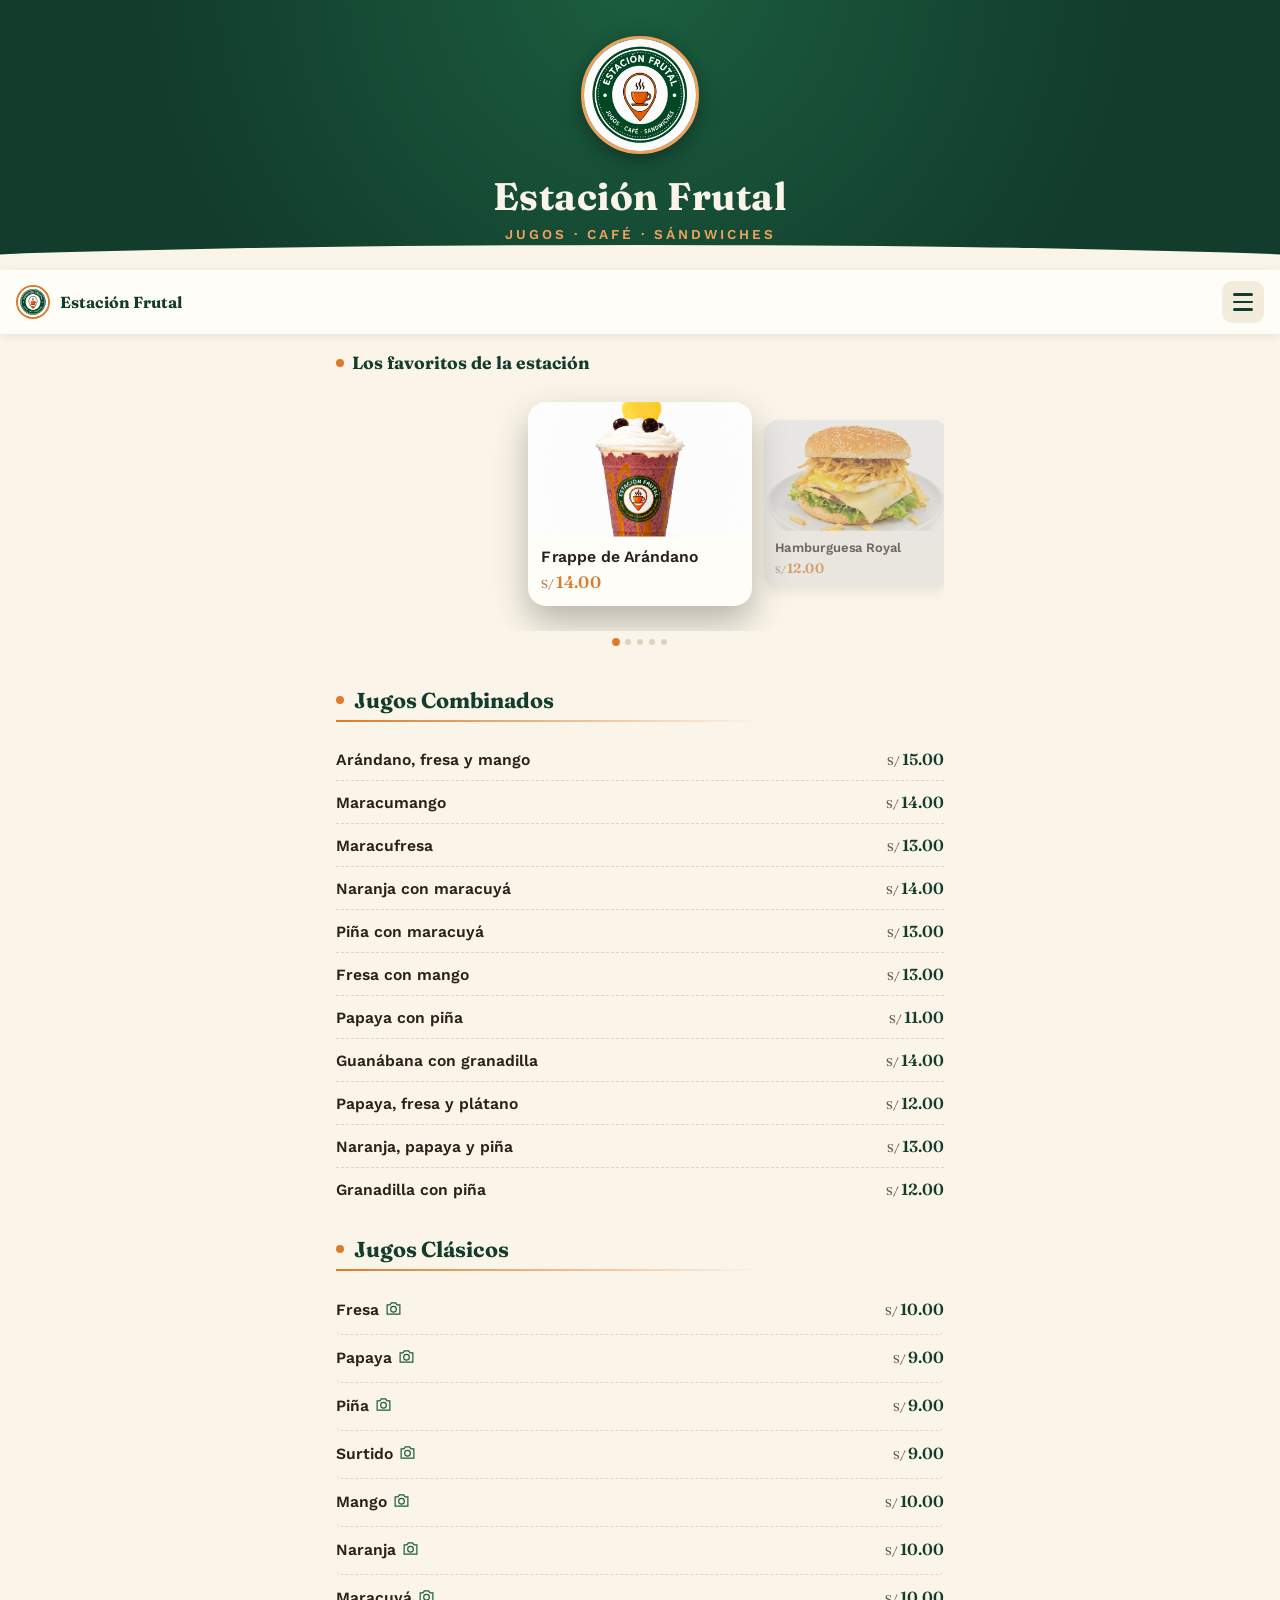
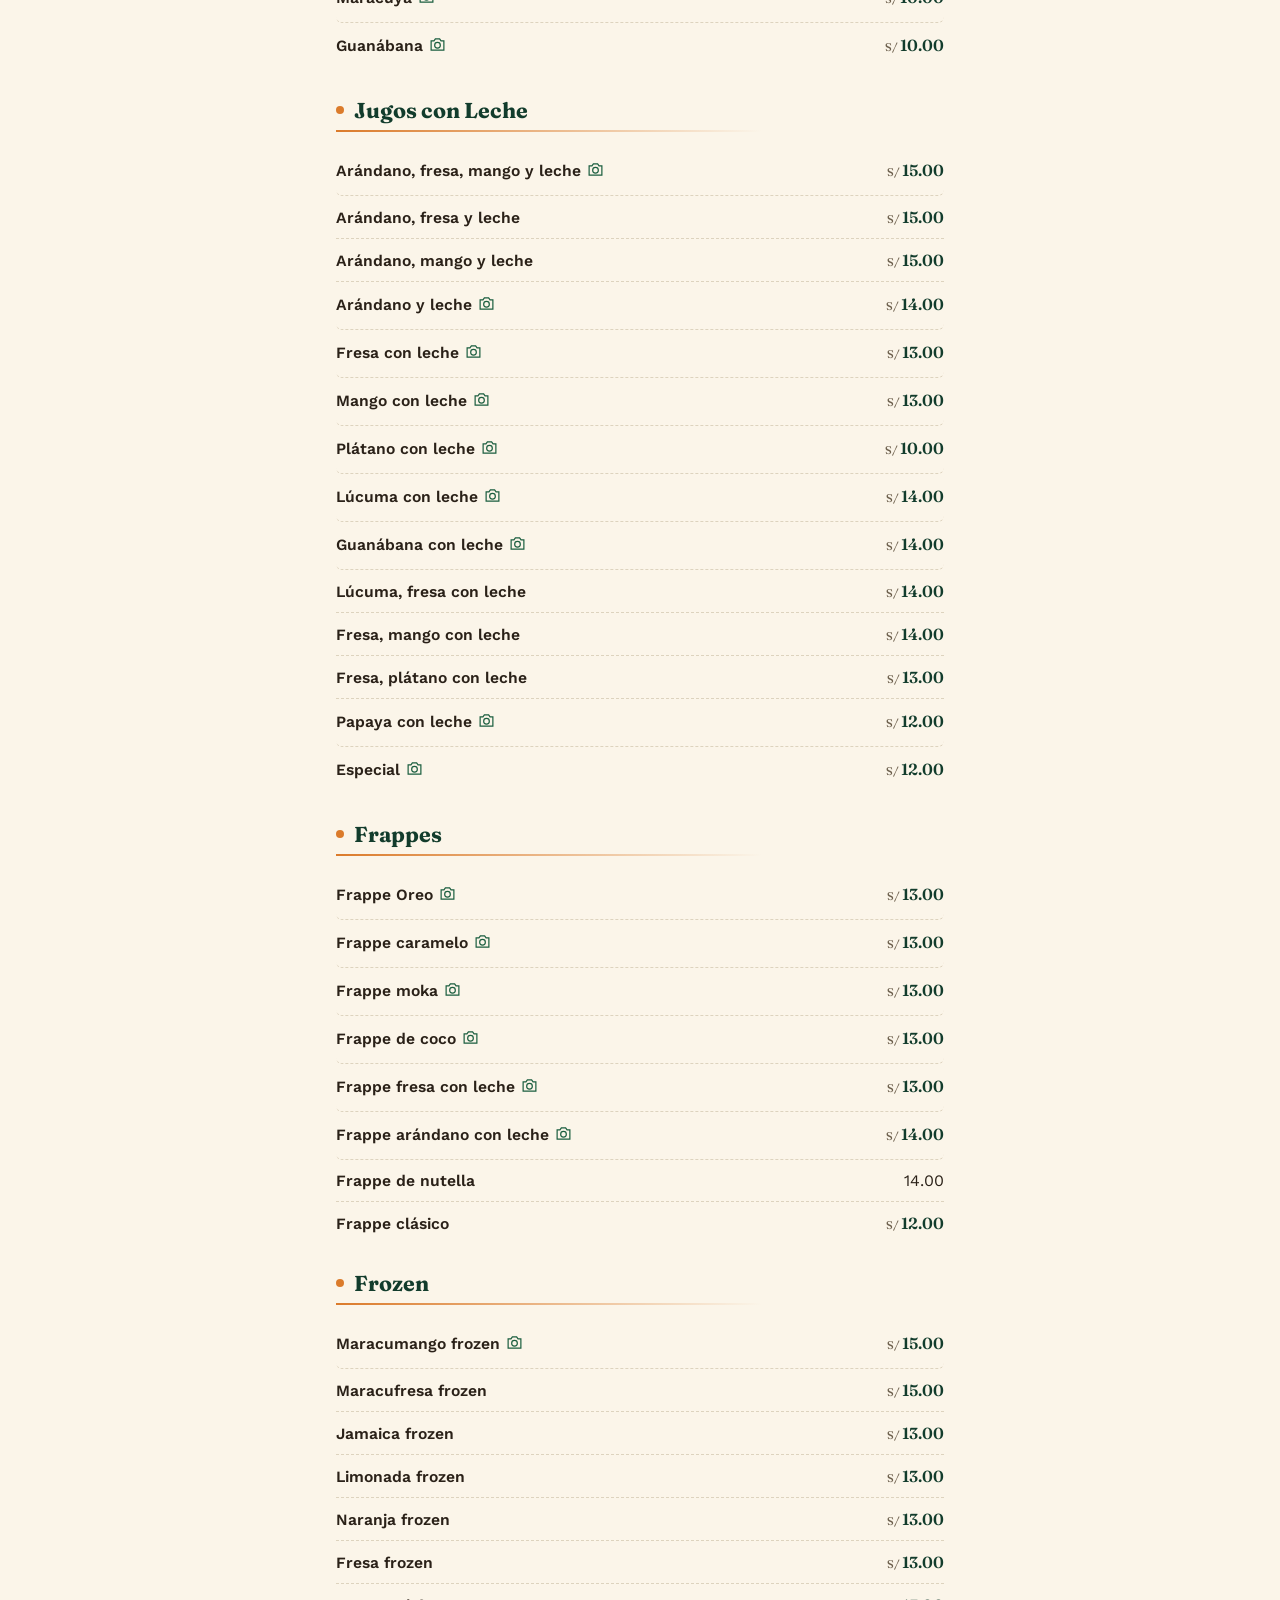
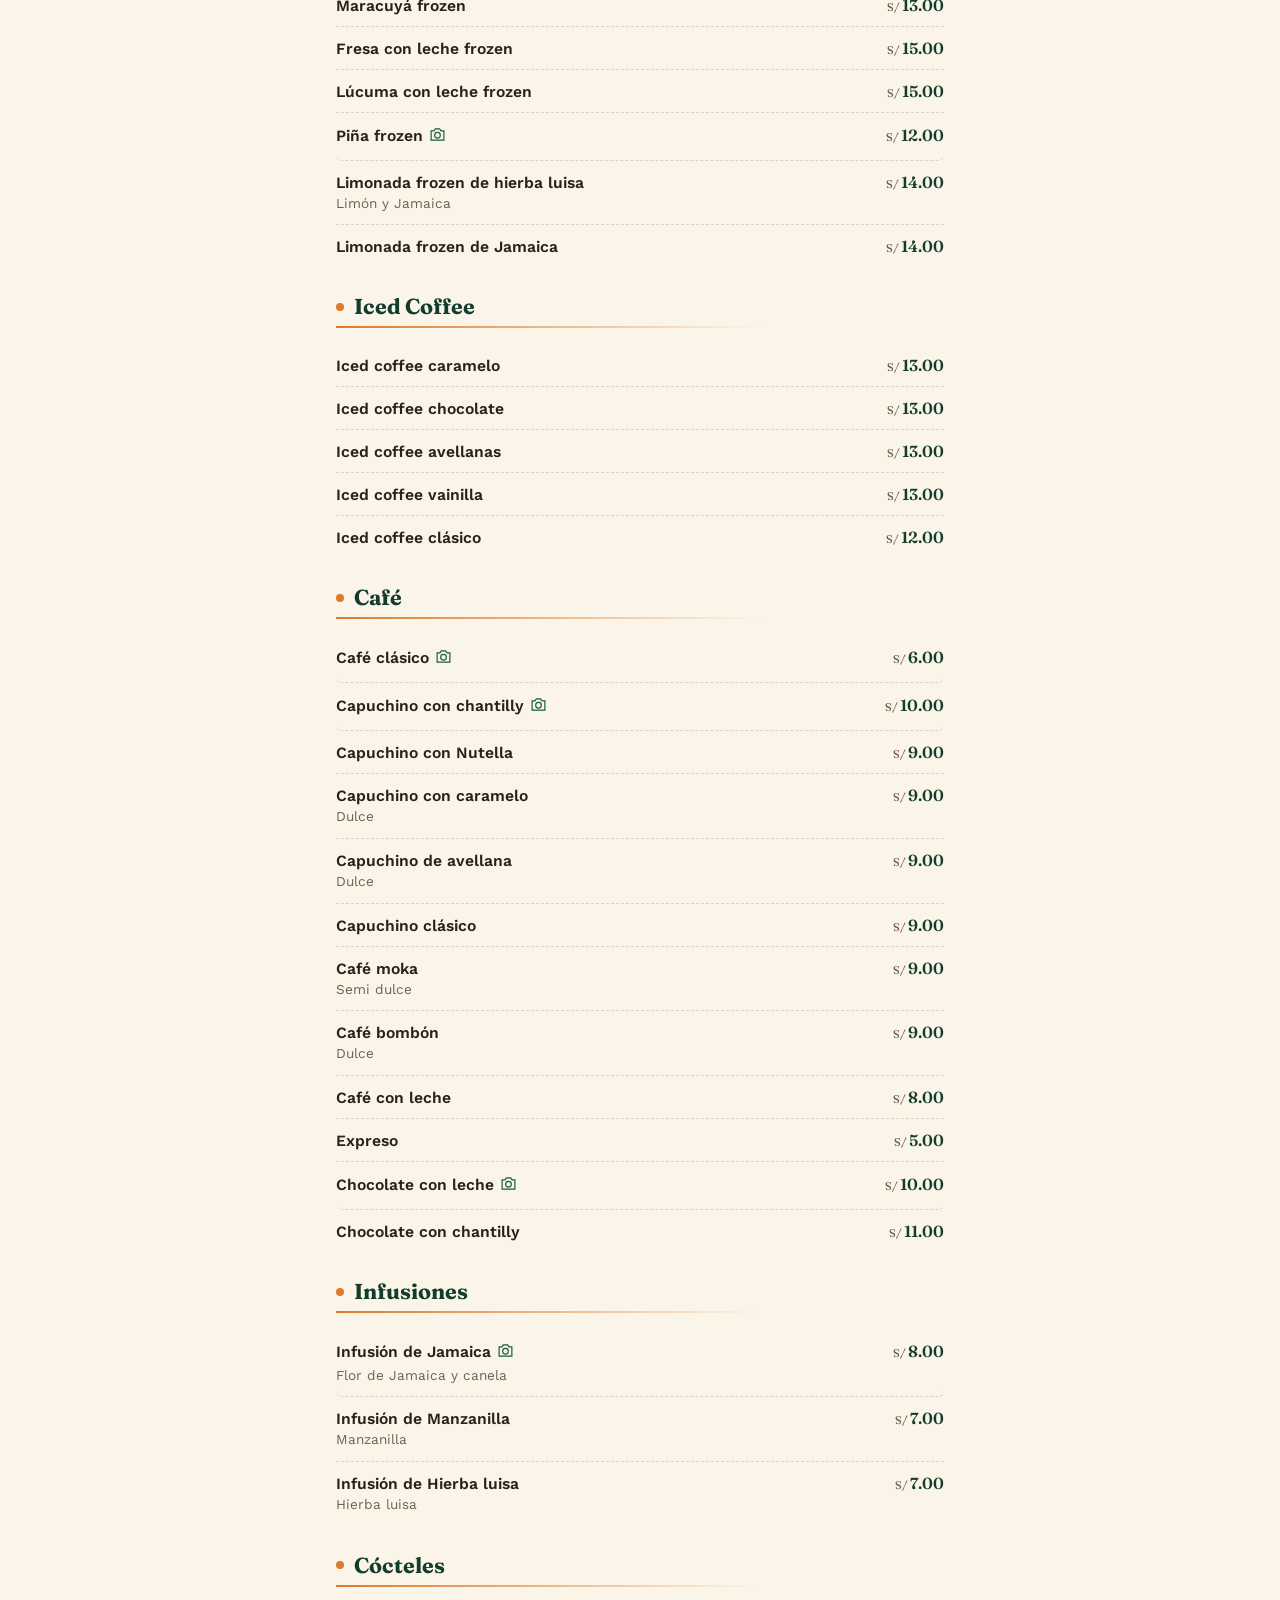
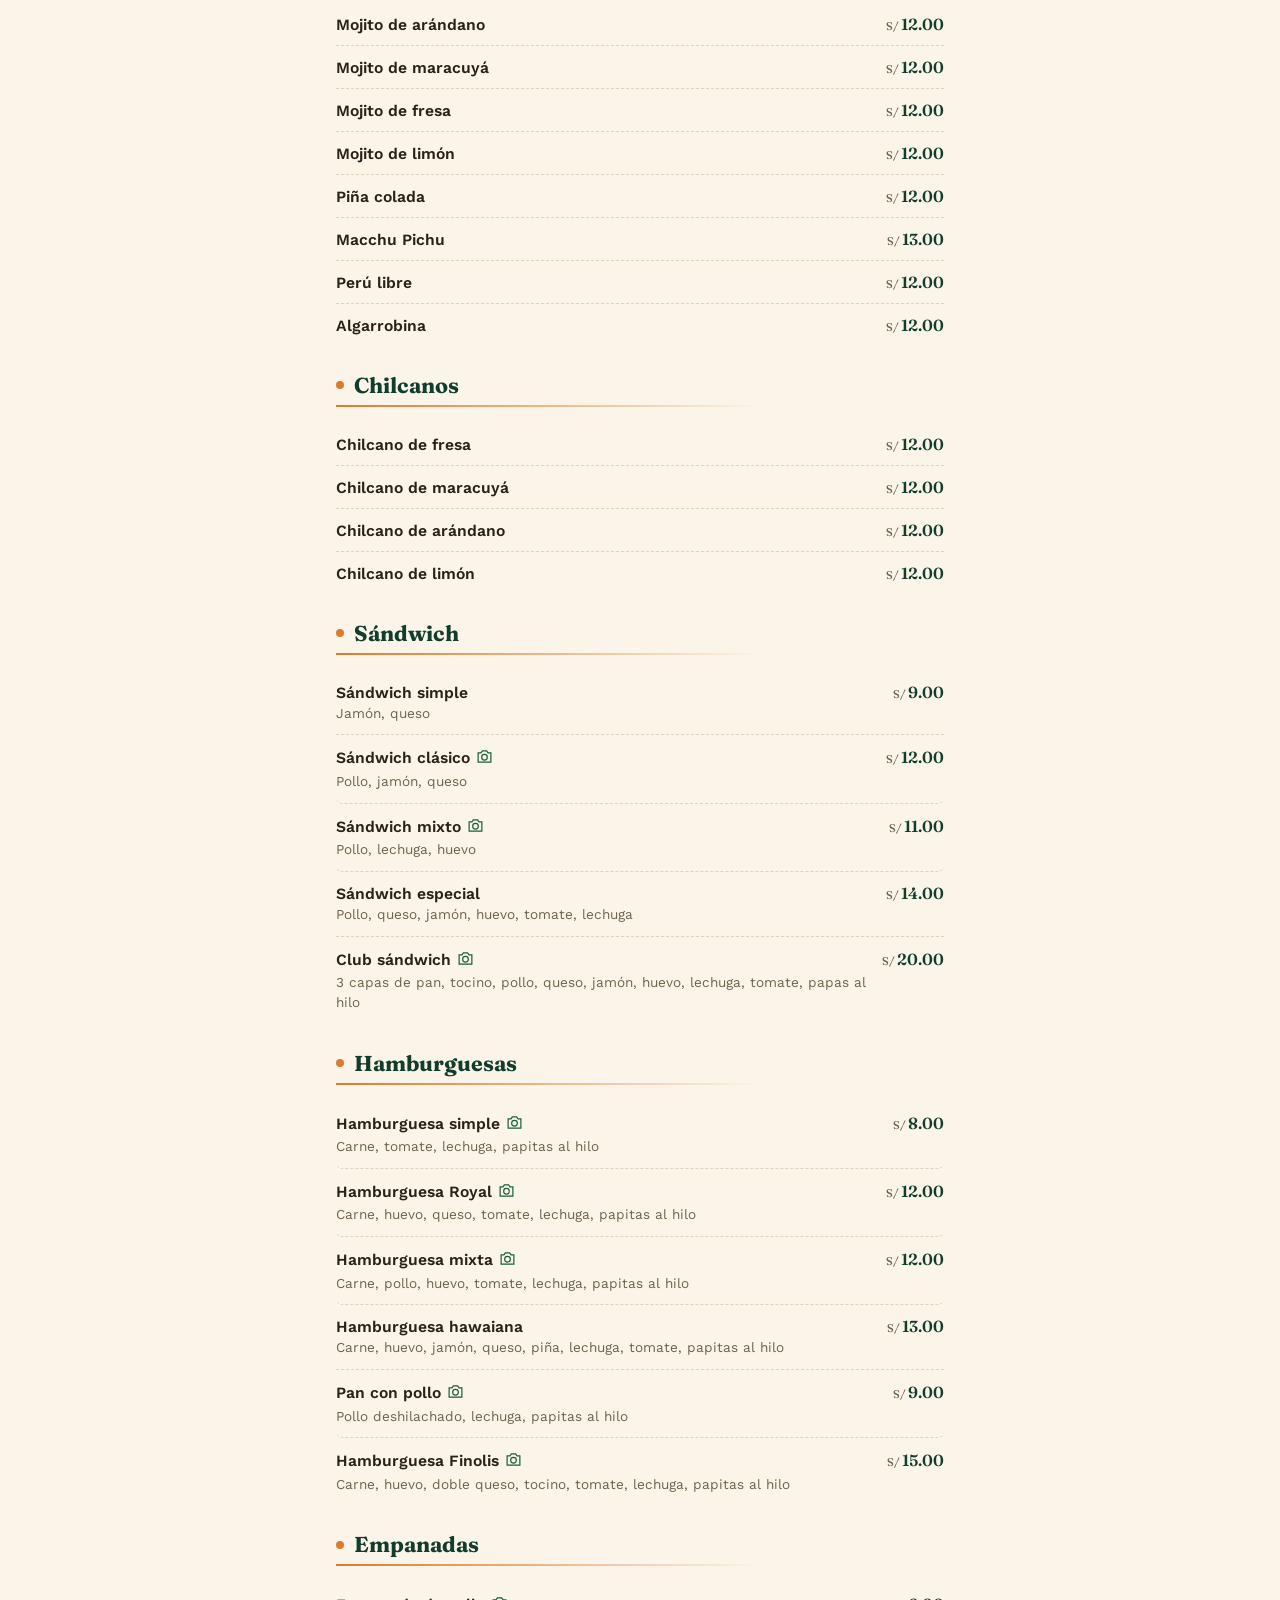
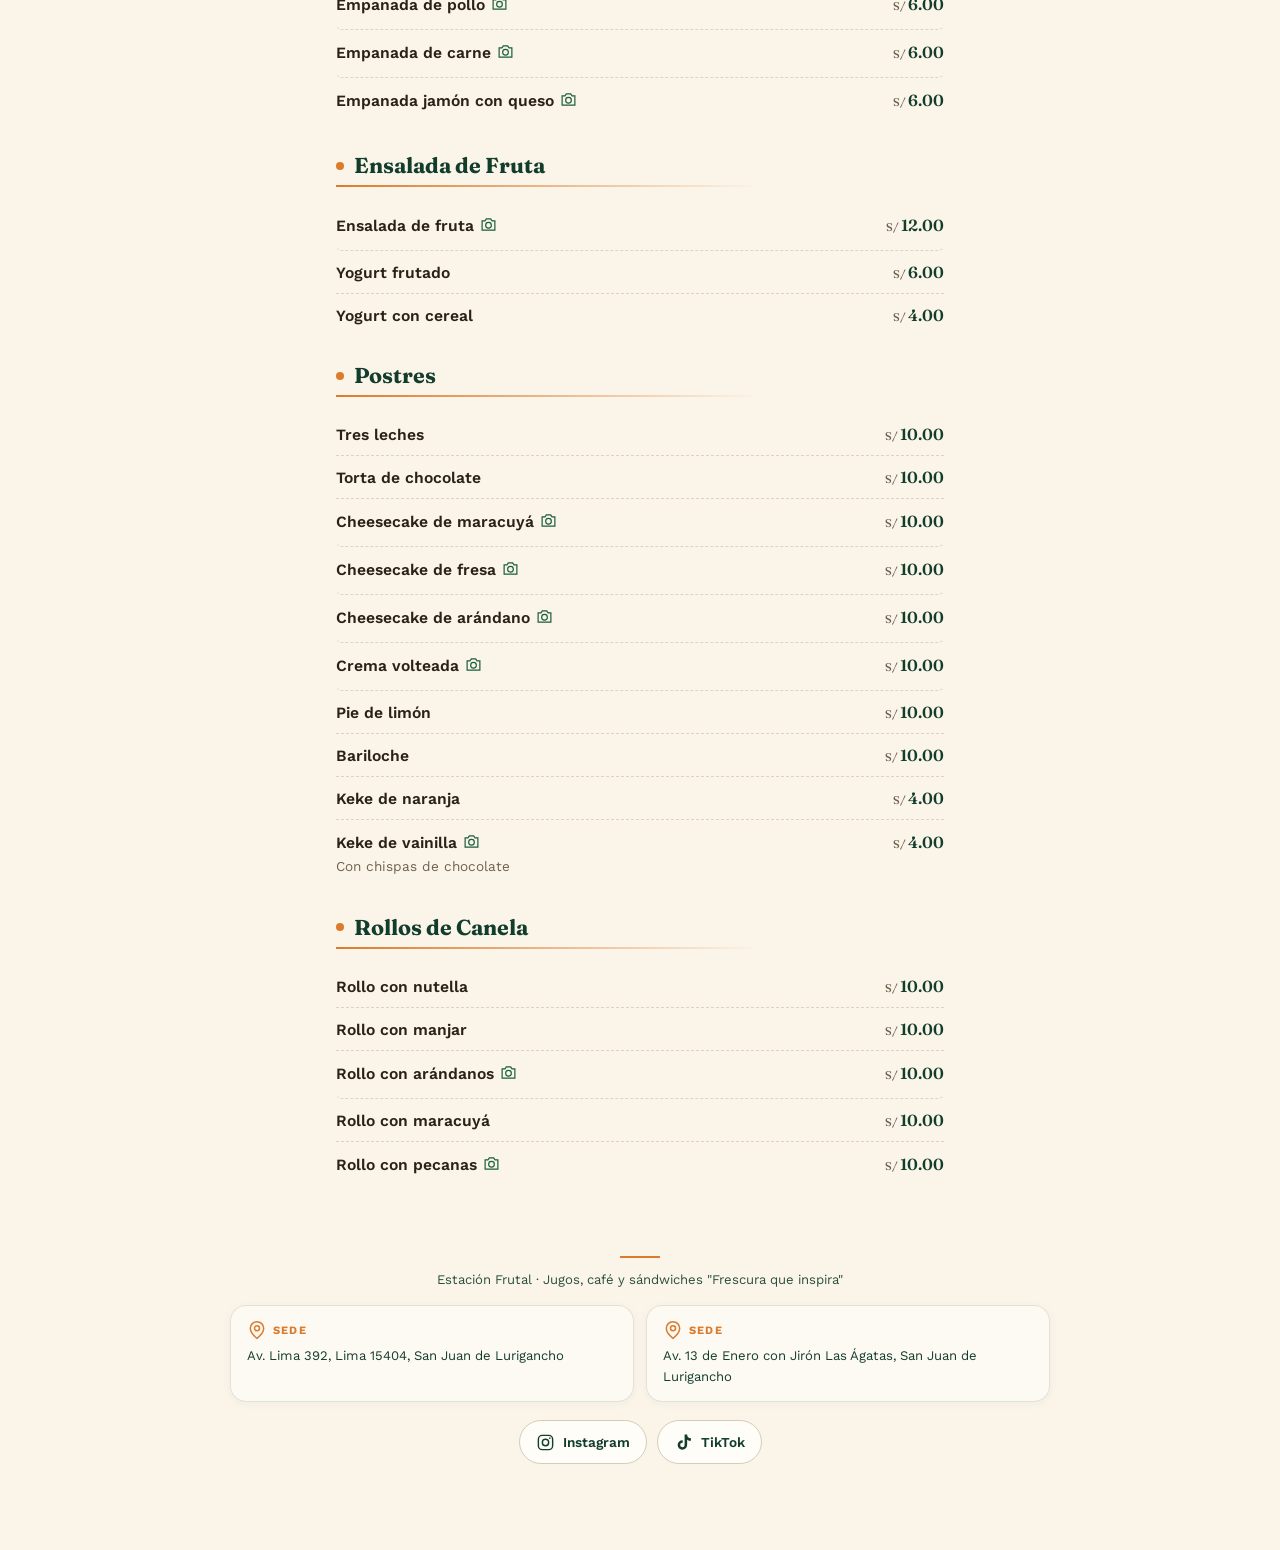
==== index.html @ efd59d27 "Initial commit" ====
<!DOCTYPE html>
<html lang="es">
<head>
<meta charset="UTF-8">
<meta name="viewport" content="width=device-width, initial-scale=1.0">
<title>Estación Frutal — Menú</title>
<link rel="preconnect" href="https://fonts.googleapis.com">
<link rel="preconnect" href="https://fonts.gstatic.com" crossorigin>
<link href="https://fonts.googleapis.com/css2?family=Fraunces:ital,opsz,wght@0,9..144,400;0,9..144,600;0,9..144,700;1,9..144,500&family=Work+Sans:wght@400;500;600;700&display=swap" rel="stylesheet">
<link rel="stylesheet" href="menu.css">
</head>
<body>

<div class="hero">
  <img src="[data-uri]" alt="Estación Frutal">
  <h1>Estación Frutal</h1>
  <p class="tag">Jugos · Café · Sándwiches</p>
</div>

<div class="topbar">
  <div class="brand">
    <img src="[data-uri]" alt="Estación Frutal">
    <span>Estación Frutal</span>
  </div>
  <button class="hamburger" id="hamburgerBtn" aria-label="Abrir menú de categorías" aria-expanded="false" aria-controls="menuDrawer">
    <span></span><span></span><span></span>
  </button>
</div>

<div class="menu-overlay" id="menuOverlay"></div>

<aside class="menu-drawer" id="menuDrawer" role="dialog" aria-modal="true" aria-label="Categorías" inert>
  <div class="menu-drawer-head">
    <span>Categorías</span>
    <button id="closeDrawerBtn" aria-label="Cerrar menú">&times;</button>
  </div>
  <nav id="catnav">
    <div class="group-label">Bebidas</div>
    <a href="#jugos-combinados">Jugos Combinados</a>
    <a href="#jugos-clasicos">Jugos Clásicos</a>
    <a href="#jugos-leche">Jugos con Leche</a>
    <a href="#frappes">Frappes</a>
    <a href="#frozen">Frozen</a>
    <a href="#iced-coffee">Iced Coffee</a>
    <a href="#cafe">Café</a>
    <a href="#infusiones">Infusiones</a>
    <!-- <a href="#limonadas">Limonadas</a> -->
    <a href="#cocteles">Cócteles</a>
    <a href="#chilcanos">Chilcanos</a>
    <div class="group-label">Comida</div>
    <a href="#sandwich">Sándwich</a>
    <a href="#hamburguesas">Hamburguesas</a>
    <a href="#empanadas">Empanadas</a>
    <a href="#ensaladas">Ensaladas de Frutas</a>
    <div class="group-label">Dulces</div>
    <a href="#postres">Postres</a>
    <a href="#rollos">Rollos de Canela</a>
  </nav>
</aside>
<!-- Carrusel -->
<section class="carousel-section" aria-label="Recomendados">
  <h2>Los favoritos de la estación</h2>
  <div class="carousel">
    <div class="carousel-track" id="recoTrack">
      <!-- Frappes -->
      <a class="carousel-card" href="#frappes">
        <img src="./img/frappes/frappe_arandano_leche.png" alt="Frappe de arándano con leche">
        <div class="carousel-card-info">
          <div class="carousel-card-name">Frappe de Arándano</div>
          <div class="carousel-card-price">14.00</div>
        </div>
      </a>
      <!-- Hamburguesas -->
      <a class="carousel-card" href="#hamburguesas">
        <img src="./img/hamburguesas/hamburguesa_royal.png" alt="Hamburguesa Royal">
        <div class="carousel-card-info">
          <div class="carousel-card-name">Hamburguesa Royal</div>
          <div class="carousel-card-price">12.00</div>
        </div>
      </a>
      <!-- Sandwich -->
      <a class="carousel-card" href="#sandwich">
        <img src="./img/sandwich/club_sandwich.png" alt="Club Sándwich">
        <div class="carousel-card-info">
          <div class="carousel-card-name">Club Sándwich</div>
          <div class="carousel-card-price">20.00</div>
        </div>
      </a>
      <!-- Postres -->
      <a class="carousel-card" href="#postres">
        <img src="./img/postres/cheesecake_arandano.png" alt="Cheesecake de arandano">
        <div class="carousel-card-info">
          <div class="carousel-card-name">Cheesecake de arándano</div>
          <div class="carousel-card-price">10.00</div>
        </div>
      </a>
      <!-- Cocteles -->
      <!-- <a class="carousel-card" href="#cocteles">
        <img src="https://images.unsplash.com/photo-1551538827-9c037cb4f32a?w=400&h=300&fit=crop" alt="Mojito de limon">
        <div class="carousel-card-info">
          <div class="carousel-card-name">Mojito de limon</div>
          <div class="carousel-card-price">12.00</div>
        </div>
      </a> -->
      <!-- Rollos -->
      <a class="carousel-card" href="#rollos">
        <img src="./img/rollos/rollito_arandano.png" alt="Rollo con arándano">
        <div class="carousel-card-info">
          <div class="carousel-card-name">Rollo con arándano</div>
          <div class="carousel-card-price">10.00</div>
        </div>
      </a>
    </div>
    <div class="carousel-dots" id="recoDots"></div>
  </div>
</section>

<main>

<section class="category" id="jugos-combinados">
  <h2>Jugos Combinados</h2>
  <div class="divider"></div>
  <!-- Arandano, Fresa y Mango -->
  <div class="item">
  <div class="item-info"><div class="item-name">Arándano, fresa y mango</div></div>
  <div class="item-price">15.00</div>
</div>
<!-- Maracumango -->
  <div class="item">
    <div class="item-info"><div class="item-name">Maracumango</div></div>
    <div class="item-price">14.00</div>
  </div>
  <!-- Maracufresa -->
  <div class="item">
    <div class="item-info"><div class="item-name">Maracufresa</div></div>
    <div class="item-price">13.00</div>
  </div>
  <div class="item">
    <div class="item-info"><div class="item-name">Naranja con maracuyá</div></div>
    <div class="item-price">14.00</div>
  </div>
  <div class="item">
    <div class="item-info"><div class="item-name">Piña con maracuyá</div></div>
    <div class="item-price">13.00</div>
  </div>
  <div class="item">
    <div class="item-info"><div class="item-name">Fresa con mango</div></div>
    <div class="item-price">13.00</div>
  </div>
  <div class="item">
    <div class="item-info"><div class="item-name">Papaya con piña</div></div>
    <div class="item-price">11.00</div>
  </div>
  <div class="item">
    <div class="item-info"><div class="item-name">Guanábana con granadilla</div></div>
    <div class="item-price">14.00</div>
  </div>
  <div class="item">
    <div class="item-info"><div class="item-name">Papaya, fresa y plátano</div></div>
    <div class="item-price">12.00</div>
  </div>
  <div class="item">
    <div class="item-info"><div class="item-name">Naranja, papaya y piña</div></div>
    <div class="item-price">13.00</div>
  </div>
  <div class="item">
    <div class="item-info"><div class="item-name">Granadilla con piña</div></div>
    <div class="item-price">12.00</div>
  </div>
</section>

<section class="category" id="jugos-clasicos">
  <h2>Jugos Clásicos</h2>
  <div class="divider"></div>
  <div class="item item-preview" data-images="img/jugos_clasicos/fresa.png">
    <div class="item-info"><div class="item-name">Fresa</div></div>
    <div class="item-price">10.00</div>
  </div>
  <div class="item item-preview" data-images="img/jugos_clasicos/papaya.png">
    <div class="item-info"><div class="item-name">Papaya</div></div>
    <div class="item-price">9.00</div>
  </div>
  <div class="item item-preview" data-images="img/jugos_clasicos/pina.png">
    <div class="item-info"><div class="item-name">Piña</div></div>
    <div class="item-price">9.00</div>
  </div>
  <div class="item item-preview" data-images="img/jugos_clasicos/surtido.png">
    <div class="item-info"><div class="item-name">Surtido</div></div>
    <div class="item-price">9.00</div>
  </div>
  <div class="item item-preview" data-images="img/jugos_clasicos/mango.png">
    <div class="item-info"><div class="item-name">Mango</div></div>
    <div class="item-price">10.00</div>
  </div>
  <div class="item item-preview" data-images="img/jugos_clasicos/naranja.png">
    <div class="item-info"><div class="item-name">Naranja</div></div>
    <div class="item-price">10.00</div>
  </div>
  <div class="item item-preview" data-images="img/jugos_clasicos/maracuya.png">
    <div class="item-info"><div class="item-name">Maracuyá</div></div>
    <div class="item-price">10.00</div>
  </div>
  <div class="item item-preview" data-images="img/jugos_clasicos/guanabana.png">
    <div class="item-info"><div class="item-name">Guanábana</div></div>
    <div class="item-price">10.00</div>
  </div>
</section>

<section class="category" id="jugos-leche">
  <h2>Jugos con Leche</h2>
  <div class="divider"></div>
  <div class="item item-preview active" data-images="img/jugos_con_leche/arandano_fresa_mango_leche.png">
    <div class="item-info"><div class="item-name">Arándano, fresa, mango y leche</div></div>
    <div class="item-price">15.00</div>
  </div>
  <div class="item ">
    <div class="item-info"><div class="item-name">Arándano, fresa y leche</div></div>
    <div class="item-price">15.00</div>
  </div>
  <div class="item">
    <div class="item-info"><div class="item-name">Arándano, mango y leche</div></div>
    <div class="item-price">15.00</div>
  </div>
  <div class="item item-preview active" data-images="img/jugos_con_leche/arandano_leche.png">
    <div class="item-info"><div class="item-name">Arándano y leche</div></div>
    <div class="item-price">14.00</div>
  </div>
  <div class="item item-preview active" data-images="img/jugos_con_leche/fresa_leche.png">
    <div class="item-info"><div class="item-name">Fresa con leche</div></div>
    <div class="item-price">13.00</div>
  </div>
  <div class="item item-preview active" data-images="img/jugos_con_leche/mango_leche.png">
    <div class="item-info"><div class="item-name">Mango con leche</div></div>
    <div class="item-price">13.00</div>
  </div>
  <div class="item item-preview active" data-images="img/jugos_con_leche/platano_leche.png">
    <div class="item-info"><div class="item-name">Plátano con leche</div></div>
    <div class="item-price">10.00</div>
  </div>
  <div class="item item-preview active" data-images="img/jugos_con_leche/lucuma_leche.png">
    <div class="item-info"><div class="item-name">Lúcuma con leche</div></div>
    <div class="item-price">14.00</div>
  </div>
  <div class="item item-preview active" data-images="img/jugos_con_leche/guanabana_leche.png">
    <div class="item-info"><div class="item-name">Guanábana con leche</div></div>
    <div class="item-price">14.00</div>
  </div>
  <div class="item">
    <div class="item-info"><div class="item-name">Lúcuma, fresa con leche</div></div>
    <div class="item-price">14.00</div>
  </div>
  <div class="item">
    <div class="item-info"><div class="item-name">Fresa, mango con leche</div></div>
    <div class="item-price">14.00</div>
  </div>
  <div class="item">
    <div class="item-info"><div class="item-name">Fresa, plátano con leche</div></div>
    <div class="item-price">13.00</div>
  </div>
  <div class="item item-preview active" data-images="img/jugos_con_leche/papaya_leche.png">
    <div class="item-info"><div class="item-name">Papaya con leche</div></div>
    <div class="item-price">12.00</div>
  </div>
  <div class="item item-preview active" data-images="img/jugos_con_leche/especial.png">
    <div class="item-info"><div class="item-name">Especial</div></div>
    <div class="item-price">12.00</div>
  </div>
</section>

<section class="category" id="frappes">
  <h2>Frappes</h2>
  <div class="divider"></div>
  <div class="item item-preview" data-images="img/frappes/frappe_oreo.png">
    <div class="item-info"><div class="item-name">Frappe Oreo</div></div>
    <div class="item-price">13.00</div>
  </div>
  <div class="item item-preview" data-images="img/frappes/frappe_caramelo.png">
    <div class="item-info"><div class="item-name">Frappe caramelo</div></div>
    <div class="item-price">13.00</div>
  </div>
  <div class="item item-preview" data-images="img/frappes/frappe_moka.png">
    <div class="item-info"><div class="item-name">Frappe moka</div></div>
    <div class="item-price">13.00</div>
  </div>
  <div class="item item-preview" data-images="img/frappes/frappe_coco.png">
    <div class="item-info"><div class="item-name">Frappe de coco</div></div>
    <div class="item-price">13.00</div>
  </div>
  <div class="item item-preview" data-images="img/frappes/frappe_fresa_leche.png">
    <div class="item-info"><div class="item-name">Frappe fresa con leche</div></div>
    <div class="item-price">13.00</div>
  </div>
  <div class="item item-preview" data-images="img/frappes/frappe_arandano_leche.png">
    <div class="item-info"><div class="item-name">Frappe arándano con leche</div></div>
    <div class="item-price">14.00</div>
  </div>
  <div class="item">
    <div class="item-info"><div class="item-name">Frappe de nutella</div></div>
    <div class="itemIn-price">14.00</div>
  </div>
  <div class="item">
    <div class="item-info"><div class="item-name">Frappe clásico</div></div>
    <div class="item-price">12.00</div>
  </div>
</section>

<section class="category" id="frozen">
  <h2>Frozen</h2>
  <div class="divider"></div>
  <div class="item item-preview" data-images="img/frozen/frozen_maracumango.png">
    <div class="item-info"><div class="item-name">Maracumango frozen</div></div>
    <div class="item-price">15.00</div>
  </div>
  <div class="item">
    <div class="item-info"><div class="item-name">Maracufresa frozen</div></div>
    <div class="item-price">15.00</div>
  </div>
  <div class="item">
    <div class="item-info"><div class="item-name">Jamaica frozen</div></div>
    <div class="item-price">13.00</div>
  </div>
  <div class="item">
    <div class="item-info"><div class="item-name">Limonada frozen</div></div>
    <div class="item-price">13.00</div>
  </div>
  <div class="item">
    <div class="item-info"><div class="item-name">Naranja frozen</div></div>
    <div class="item-price">13.00</div>
  </div>
  <div class="item">
    <div class="item-info"><div class="item-name">Fresa frozen</div></div>
    <div class="item-price">13.00</div>
  </div>
  <div class="item">
    <div class="item-info"><div class="item-name">Maracuyá frozen</div></div>
    <div class="item-price">13.00</div>
  </div>
  <div class="item">
    <div class="item-info"><div class="item-name">Fresa con leche frozen</div></div>
    <div class="item-price">15.00</div>
  </div>
  <div class="item">
    <div class="item-info"><div class="item-name">Lúcuma con leche frozen</div></div>
    <div class="item-price">15.00</div>
  </div>
  <!-- Piña Frozen -->
  <div class="item item-preview" data-images="img/frozen/frozen_pina.png">
    <div class="item-info"><div class="item-name">Piña frozen</div></div>
    <div class="item-price">12.00</div>
  </div>
  <!-- Limonada frozen de hierba luisa -->
  <div class="item">
    <div class="item-info"><div class="item-name">Limonada frozen de hierba luisa</div>
      <div class="item-desc">Limón y Jamaica</div>
    </div>
    <div class="item-price">14.00</div>
  </div>
  <!-- Limonada frozen de Jamaica -->
  <div class="item">
    <div class="item-info"><div class="item-name">Limonada frozen de Jamaica</div></div>
    <div class="item-price">14.00</div>
  </div>
</section>

<section class="category" id="iced-coffee">
  <h2>Iced Coffee</h2>
  <div class="divider"></div>
  <div class="item">
    <div class="item-info"><div class="item-name">Iced coffee caramelo</div></div>
    <div class="item-price">13.00</div>
  </div>
  <div class="item">
    <div class="item-info"><div class="item-name">Iced coffee chocolate</div></div>
    <div class="item-price">13.00</div>
  </div>
  <div class="item">
    <div class="item-info"><div class="item-name">Iced coffee avellanas</div></div>
    <div class="item-price">13.00</div>
  </div>
  <div class="item">
    <div class="item-info"><div class="item-name">Iced coffee vainilla</div></div>
    <div class="item-price">13.00</div>
  </div>
  <div class="item">
    <div class="item-info"><div class="item-name">Iced coffee clásico</div></div>
    <div class="item-price">12.00</div>
  </div>
</section>

<section class="category" id="cafe">
  <h2>Café</h2>
  <div class="divider"></div>
  <div class="item item-preview" data-images="img/cafe/cafe_clasico.png">
    <div class="item-info"><div class="item-name">Café clásico</div></div>
    <div class="item-price">6.00</div>
  </div>
  <div class="item item-preview" data-images="img/cafe/capuccino_chantilly.png">
    <div class="item-info"><div class="item-name">Capuchino con chantilly</div></div>
    <div class="item-price">10.00</div>
  </div>
  <div class="item">
    <div class="item-info"><div class="item-name">Capuchino con Nutella</div></div>
    <div class="item-price">9.00</div>
  </div>
  <div class="item">
    <div class="item-info"><div class="item-name">Capuchino con caramelo</div><div class="item-desc">Dulce</div></div>
    <div class="item-price">9.00</div>
  </div>
  <div class="item">
    <div class="item-info"><div class="item-name">Capuchino de avellana</div><div class="item-desc">Dulce</div></div>
    <div class="item-price">9.00</div>
  </div>
  <div class="item">
    <div class="item-info"><div class="item-name">Capuchino clásico</div></div>
    <div class="item-price">9.00</div>
  </div>
  <div class="item">
    <div class="item-info"><div class="item-name">Café moka</div><div class="item-desc">Semi dulce</div></div>
    <div class="item-price">9.00</div>
  </div>
  <div class="item">
    <div class="item-info"><div class="item-name">Café bombón</div><div class="item-desc">Dulce</div></div>
    <div class="item-price">9.00</div>
  </div>
  <div class="item">
    <div class="item-info"><div class="item-name">Café con leche</div></div>
    <div class="item-price">8.00</div>
  </div>
  <div class="item">
    <div class="item-info"><div class="item-name">Expreso</div></div>
    <div class="item-price">5.00</div>
  </div>
  <div class="item item-preview" data-images="img/cafe/chocolate_leche.png">
    <div class="item-info"><div class="item-name">Chocolate con leche</div></div>
    <div class="item-price">10.00</div>
  </div>
  <div class="item">
    <div class="item-info"><div class="item-name">Chocolate con chantilly</div></div>
    <div class="item-price">11.00</div>
  </div>
</section>

<section class="category" id="infusiones">
  <h2>Infusiones</h2>
  <div class="divider"></div>
  <div class="item item-preview" data-images="img/cafe/infusion_jamaica.png">
    <div class="item-info"><div class="item-name">Infusión de Jamaica</div>
      <div class="item-desc">Flor de Jamaica y canela</div>
    </div>
    <div class="item-price">8.00</div>
  </div>
  <div class="item">
    <div class="item-info"><div class="item-name">Infusión de Manzanilla</div><div class="item-desc">Manzanilla</div></div>
    <div class="item-price">7.00</div>
  </div>
  <div class="item">
    <div class="item-info"><div class="item-name">Infusión de Hierba luisa</div><div class="item-desc">Hierba luisa</div></div>
    <div class="item-price">7.00</div>
  </div>
</section>

<!-- <section class="category" id="limonadas">
  <h2>Limonadas Refrescantes</h2>
  <div class="divider"></div>
  <div class="item">
    <div class="item-info"><div class="item-name">Limonada con jamaica</div></div>
    <div class="item-price">13.00</div>
  </div>
  <div class="item">
    <div class="item-info"><div class="item-name">Limonada clásica</div></div>
    <div class="item-price">10.00</div>
  </div>
  <div class="item">
    <div class="item-info"><div class="item-name">Limonada con hierba luisa</div></div>
    <div class="item-price">13.00</div>
  </div>
</section> -->

<section class="category" id="cocteles">
  <h2>Cócteles</h2>
  <div class="divider"></div>
  <div class="item">
    <div class="item-info"><div class="item-name">Mojito de arándano</div></div>
    <div class="item-price">12.00</div>
  </div>
  <div class="item">
    <div class="item-info"><div class="item-name">Mojito de maracuyá</div></div>
    <div class="item-price">12.00</div>
  </div>
  <div class="item">
    <div class="item-info"><div class="item-name">Mojito de fresa</div></div>
    <div class="item-price">12.00</div>
  </div>
  <div class="item">
    <div class="item-info"><div class="item-name">Mojito de limón</div></div>
    <div class="item-price">12.00</div>
  </div>
  <div class="item">
    <div class="item-info"><div class="item-name">Piña colada</div></div>
    <div class="item-price">12.00</div>
  </div>
  <div class="item">
    <div class="item-info"><div class="item-name">Macchu Pichu</div></div>
    <div class="item-price">13.00</div>
  </div>
  <div class="item">
    <div class="item-info"><div class="item-name">Perú libre</div></div>
    <div class="item-price">12.00</div>
  </div>
  <div class="item">
    <div class="item-info"><div class="item-name">Algarrobina</div></div>
    <div class="item-price">12.00</div>
  </div>
</section>

<section class="category" id="chilcanos">
  <h2>Chilcanos</h2>
  <div class="divider"></div>
  <div class="item">
    <div class="item-info"><div class="item-name">Chilcano de fresa</div></div>
    <div class="item-price">12.00</div>
  </div>
  <div class="item">
    <div class="item-info"><div class="item-name">Chilcano de maracuyá</div></div>
    <div class="item-price">12.00</div>
  </div>
  <div class="item">
    <div class="item-info"><div class="item-name">Chilcano de arándano</div></div>
    <div class="item-price">12.00</div>
  </div>
  <div class="item">
    <div class="item-info"><div class="item-name">Chilcano de limón</div></div>
    <div class="item-price">12.00</div>
  </div>
</section>

<section class="category" id="sandwich">
  <h2>Sándwich</h2>
  <div class="divider"></div>
  <div class="item">
    <div class="item-info"><div class="item-name">Sándwich simple</div><div class="item-desc">Jamón, queso</div></div>
    <div class="item-price">9.00</div>
  </div>
  <div class="item item-preview" data-images="img/sandwich/sandwich_clasico.png">
    <div class="item-info"><div class="item-name">Sándwich clásico</div><div class="item-desc">Pollo, jamón, queso</div></div>
    <div class="item-price">12.00</div>
  </div>
  <div class="item item-preview" data-images="img/sandwich/sandwich_mixto.png">
    <div class="item-info"><div class="item-name">Sándwich mixto</div><div class="item-desc">Pollo, lechuga, huevo</div></div>
    <div class="item-price">11.00</div>
  </div>
  <div class="item">
    <div class="item-info"><div class="item-name">Sándwich especial</div><div class="item-desc">Pollo, queso, jamón, huevo, tomate, lechuga</div></div>
    <div class="item-price">14.00</div>
  </div>
  <div class="item item-preview" data-images="img/sandwich/club_sandwich.png">
    <div class="item-info"><div class="item-name">Club sándwich</div><div class="item-desc">3 capas de pan, tocino, pollo, queso, jamón, huevo, lechuga, tomate, papas al hilo</div></div>
    <div class="item-price">20.00</div>
  </div>
</section>

<section class="category" id="hamburguesas">
  <h2>Hamburguesas</h2>
  <div class="divider"></div>
  <div class="item item-preview" data-images="img/hamburguesas/hamburguesa_simple.png">
    <div class="item-info"><div class="item-name">Hamburguesa simple</div>
    <div class="item-desc">Carne, tomate, lechuga, papitas al hilo</div></div>
    <div class="item-price">8.00</div>
  </div>
  <div class="item item-preview" data-images="img/hamburguesas/hamburguesa_royal.png">
    <div class="item-info"><div class="item-name">Hamburguesa Royal</div>
    <div class="item-desc">Carne, huevo, queso, tomate, lechuga, papitas al hilo</div></div>
    <div class="item-price">12.00</div>
  </div>
  <div class="item item-preview" data-images="img/hamburguesas/hamburguesa_mixta.png">
    <div class="item-info"><div class="item-name">Hamburguesa mixta</div>
    <div class="item-desc">Carne, pollo, huevo, tomate, lechuga, papitas al hilo</div></div>
    <div class="item-price">12.00</div>
  </div>
  <div class="item">
    <div class="item-info"><div class="item-name">Hamburguesa hawaiana</div>
    <div class="item-desc">Carne, huevo, jamón, queso, piña, lechuga, tomate, papitas al hilo</div></div>
    <div class="item-price">13.00</div>
  </div>
  <div class="item item-preview" data-images="img/hamburguesas/pan_con_pollo.png">
    <div class="item-info"><div class="item-name">Pan con pollo</div>
    <div class="item-desc">Pollo deshilachado, lechuga, papitas al hilo</div></div>
    <div class="item-price">9.00</div>
  </div>
  <div class="item item-preview" data-images="img/hamburguesas/hamburguesa_finolis.png">
    <div class="item-info"><div class="item-name">Hamburguesa Finolis</div>
    <div class="item-desc">Carne, huevo, doble queso, tocino, tomate, lechuga, papitas al hilo</div></div>
    <div class="item-price">15.00</div>
  </div>
</section>

<section class="category" id="empanadas">
  <h2>Empanadas</h2>
  <div class="divider"></div>
  <div class="item item-preview" data-images="img/empanadas/empanada_pollo.png">
    <div class="item-info"><div class="item-name">Empanada de pollo</div></div>
    <div class="item-price">6.00</div>
  </div>
  <div class="item item-preview" data-images="img/empanadas/empanada_carne.png">
    <div class="item-info"><div class="item-name">Empanada de carne</div></div>
    <div class="item-price">6.00</div>
  </div>
  <div class="item item-preview" data-images="img/empanadas/empanada_jamon_queso.png">
    <div class="item-info"><div class="item-name">Empanada jamón con queso</div></div>
    <div class="item-price">6.00</div>
  </div>
  </section>

  <section class="category" id="ensaladas">
  <h2>Ensalada de Fruta</h2>
  <div class="divider"></div>
  <div class="item item-preview" data-images="img/ensaladas/ensalada_fruta.png">
    <div class="item-info"><div class="item-name">Ensalada de fruta</div></div>
    <div class="item-price">12.00</div>
  </div>
  <div class="item">
    <div class="item-info"><div class="item-name">Yogurt frutado</div></div>
    <div class="item-price">6.00</div>
  </div>
  <div class="item">
    <div class="item-info"><div class="item-name">Yogurt con cereal</div></div>
    <div class="item-price">4.00</div>
  </div>
</section>

<section class="category" id="postres">
  <h2>Postres</h2>
  <div class="divider"></div>
  <div class="item">
    <div class="item-info"><div class="item-name">Tres leches</div></div>
    <div class="item-price">10.00</div>
  </div>
  <div class="item">
    <div class="item-info"><div class="item-name">Torta de chocolate</div></div>
    <div class="item-price">10.00</div>
  </div>
  <div class="item item-preview" data-images="img/postres/cheesecake_maracuya.png">
    <div class="item-info"><div class="item-name">Cheesecake de maracuyá</div></div>
    <div class="item-price">10.00</div>
  </div>
  <div class="item item-preview" data-images="img/postres/cheesecake_fresa.png">
    <div class="item-info"><div class="item-name">Cheesecake de fresa</div></div>
    <div class="item-price">10.00</div>
  </div>
  <div class="item item-preview" data-images="img/postres/cheesecake_arandano.png">
    <div class="item-info"><div class="item-name">Cheesecake de arándano</div></div>
    <div class="item-price">10.00</div>
  </div>
  <div class="item item-preview" data-images="img/postres/crema_volteada.png">
    <div class="item-info"><div class="item-name">Crema volteada</div></div>
    <div class="item-price">10.00</div>
  </div>
  <div class="item">
    <div class="item-info"><div class="item-name">Pie de limón</div></div>
    <div class="item-price">10.00</div>
  </div>
  <div class="item">
    <div class="item-info"><div class="item-name">Bariloche</div></div>
    <div class="item-price">10.00</div>
  </div>
  <div class="item item">
    <div class="item-info"><div class="item-name">Keke de naranja</div></div>
    <div class="item-price">4.00</div>
  </div>
  <div class="item item-preview" data-images="img/postres/keke_vainilla.png">
    <div class="item-info"><div class="item-name">Keke de vainilla</div>
    <div class="item-desc">Con chispas de chocolate</div></div>
    <div class="item-price">4.00</div>
  </div>
</section>

<section class="category" id="rollos">
  <h2>Rollos de Canela</h2>
  <div class="divider"></div>
  <div class="item">
    <div class="item-info"><div class="item-name">Rollo con nutella</div></div>
    <div class="item-price">10.00</div>
  </div>
  <div class="item">
    <div class="item-info"><div class="item-name">Rollo con manjar</div></div>
    <div class="item-price">10.00</div>
  </div>
  <div class="item item-preview" data-images="img/rollos/rollito_arandano.png">
    <div class="item-info"><div class="item-name">Rollo con arándanos</div></div>
    <div class="item-price">10.00</div>
  </div>
  <div class="item">
    <div class="item-info"><div class="item-name">Rollo con maracuyá</div></div>
    <div class="item-price">10.00</div>
  </div>
  <div class="item item-preview" data-images="img/rollos/rollito_pecanas.png">
    <div class="item-info"><div class="item-name">Rollo con pecanas</div></div>
    <div class="item-price">10.00</div>
  </div>
</section>

</main>

<footer>
  <div class="fline"></div>
  <p class="footer-intro">Estación Frutal · Jugos, café y sándwiches "Frescura que inspira"</p>
  <div class="store-locations" aria-label="Direcciones de los locales">
    <a class="store-card" href="https://www.google.com/maps/search/?api=1&amp;query=Av.%20Lima%20392%2C%20Lima%2015404%2C%20San%20Juan%20de%20Lurigancho%2C%20Per%C3%BA" target="_blank" rel="noopener noreferrer" aria-label="Ver ubicación de Av. Lima 392, Lima 15404, San Juan de Lurigancho en Google Maps (abre en otra pestaña)">
      <span class="store-label"><svg viewBox="0 0 24 24" fill="none" stroke="currentColor" stroke-width="1.8" aria-hidden="true" focusable="false"><path d="M20 10c0 6-8 12-8 12S4 16 4 10a8 8 0 1 1 16 0Z"/><circle cx="12" cy="10" r="3"/></svg>Sede</span>
      <p>Av. Lima 392, Lima 15404, San Juan de Lurigancho</p>
    </a>
    <a class="store-card" href="https://www.google.com/maps/search/?api=1&amp;query=Av.%2013%20de%20Enero%20con%20Jir%C3%B3n%20Las%20%C3%81gatas%2C%20San%20Juan%20de%20Lurigancho%2C%20Per%C3%BA" target="_blank" rel="noopener noreferrer" aria-label="Ver ubicación de Av. 13 de Enero con Jirón Las Ágatas, San Juan de Lurigancho en Google Maps (abre en otra pestaña)">
      <span class="store-label"><svg viewBox="0 0 24 24" fill="none" stroke="currentColor" stroke-width="1.8" aria-hidden="true" focusable="false"><path d="M20 10c0 6-8 12-8 12S4 16 4 10a8 8 0 1 1 16 0Z"/><circle cx="12" cy="10" r="3"/></svg>Sede</span>
      <p>Av. 13 de Enero con Jirón Las Ágatas, San Juan de Lurigancho</p>
    </a>
  </div>
  <nav class="social-links" aria-label="Redes sociales">
    <a href="https://www.instagram.com/estacionfrutal1/" target="_blank" rel="noopener noreferrer" aria-label="Instagram de Estación Frutal (abre en otra pestaña)">
      <svg viewBox="0 0 24 24" fill="none" stroke="currentColor" stroke-width="1.8" aria-hidden="true" focusable="false"><rect x="3" y="3" width="18" height="18" rx="5"/><circle cx="12" cy="12" r="4"/><circle cx="17.5" cy="6.5" r="1" fill="currentColor" stroke="none"/></svg>
      <span>Instagram</span>
    </a>
    <a href="https://www.tiktok.com/@estacionfrutal" target="_blank" rel="noopener noreferrer" aria-label="TikTok de Estación Frutal (abre en otra pestaña)">
      <svg viewBox="0 0 24 24" fill="currentColor" aria-hidden="true" focusable="false"><path d="M16.6 2h-3.2v13.2a2.8 2.8 0 1 1-2.4-2.8V9.1a6 6 0 1 0 5.6 6V8.4a8.2 8.2 0 0 0 4.8 1.5V6.7A4.8 4.8 0 0 1 16.6 2Z"/></svg>
      <span>TikTok</span>
    </a>
  </nav>
</footer>

<dialog class="product-sheet" id="productSheet" aria-labelledby="previewName" aria-describedby="previewDescription previewNote">
  <div class="sheet-handle" aria-hidden="true"></div>
  <button class="sheet-close" type="button" aria-label="Cerrar vista del producto" autofocus>&times;</button>
  <div class="preview-gallery" id="previewGallery" role="region" aria-label="Fotografías del producto" tabindex="0"></div>
  <div class="preview-dots" id="previewDots" aria-label="Elegir fotografía" hidden></div>
  <div class="preview-content">
    <p class="preview-category" id="previewCategory"></p>
    <div class="preview-heading"><h2 id="previewName"></h2><p class="preview-price" id="previewPrice"></p></div>
    <p id="previewDescription"></p>
    <p class="preview-note" id="previewNote">Imagen referencial</p>
  </div>
</dialog>
<script src="menu.js" defer></script>

</body>
</html>
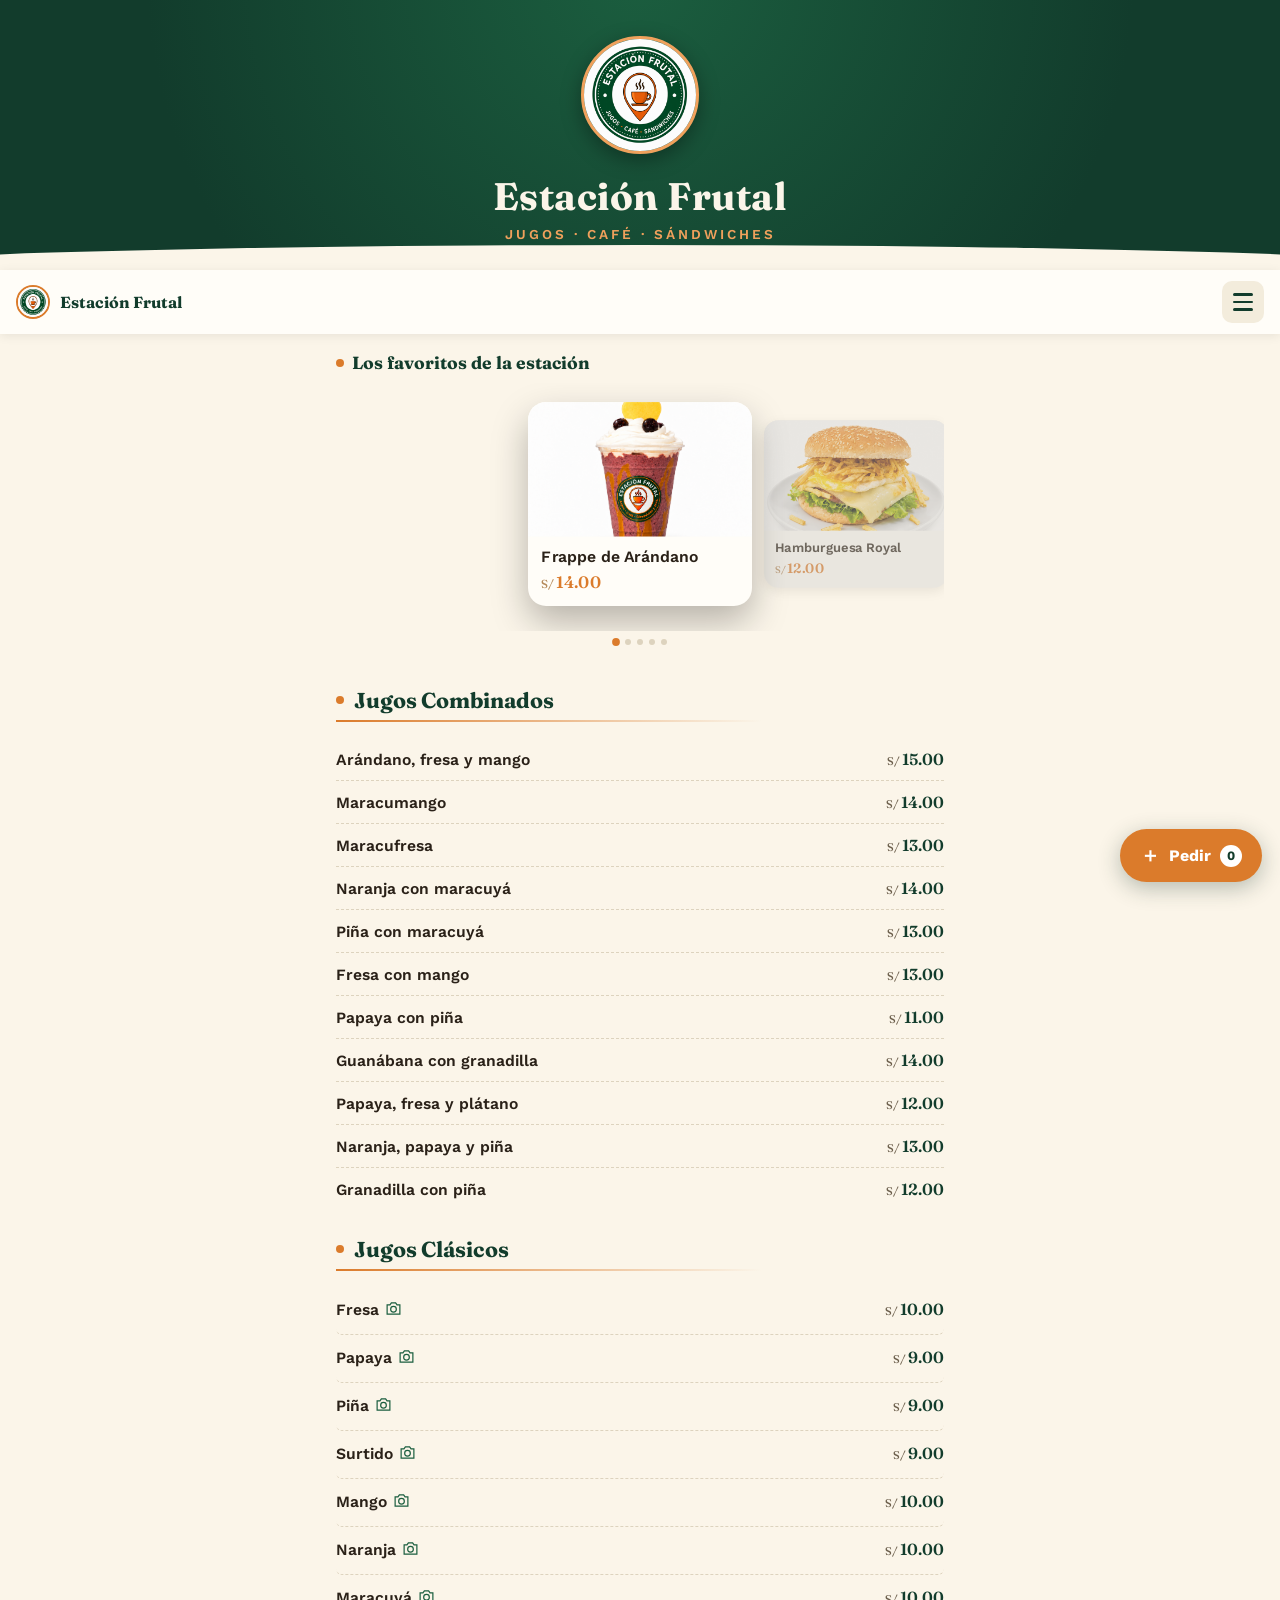
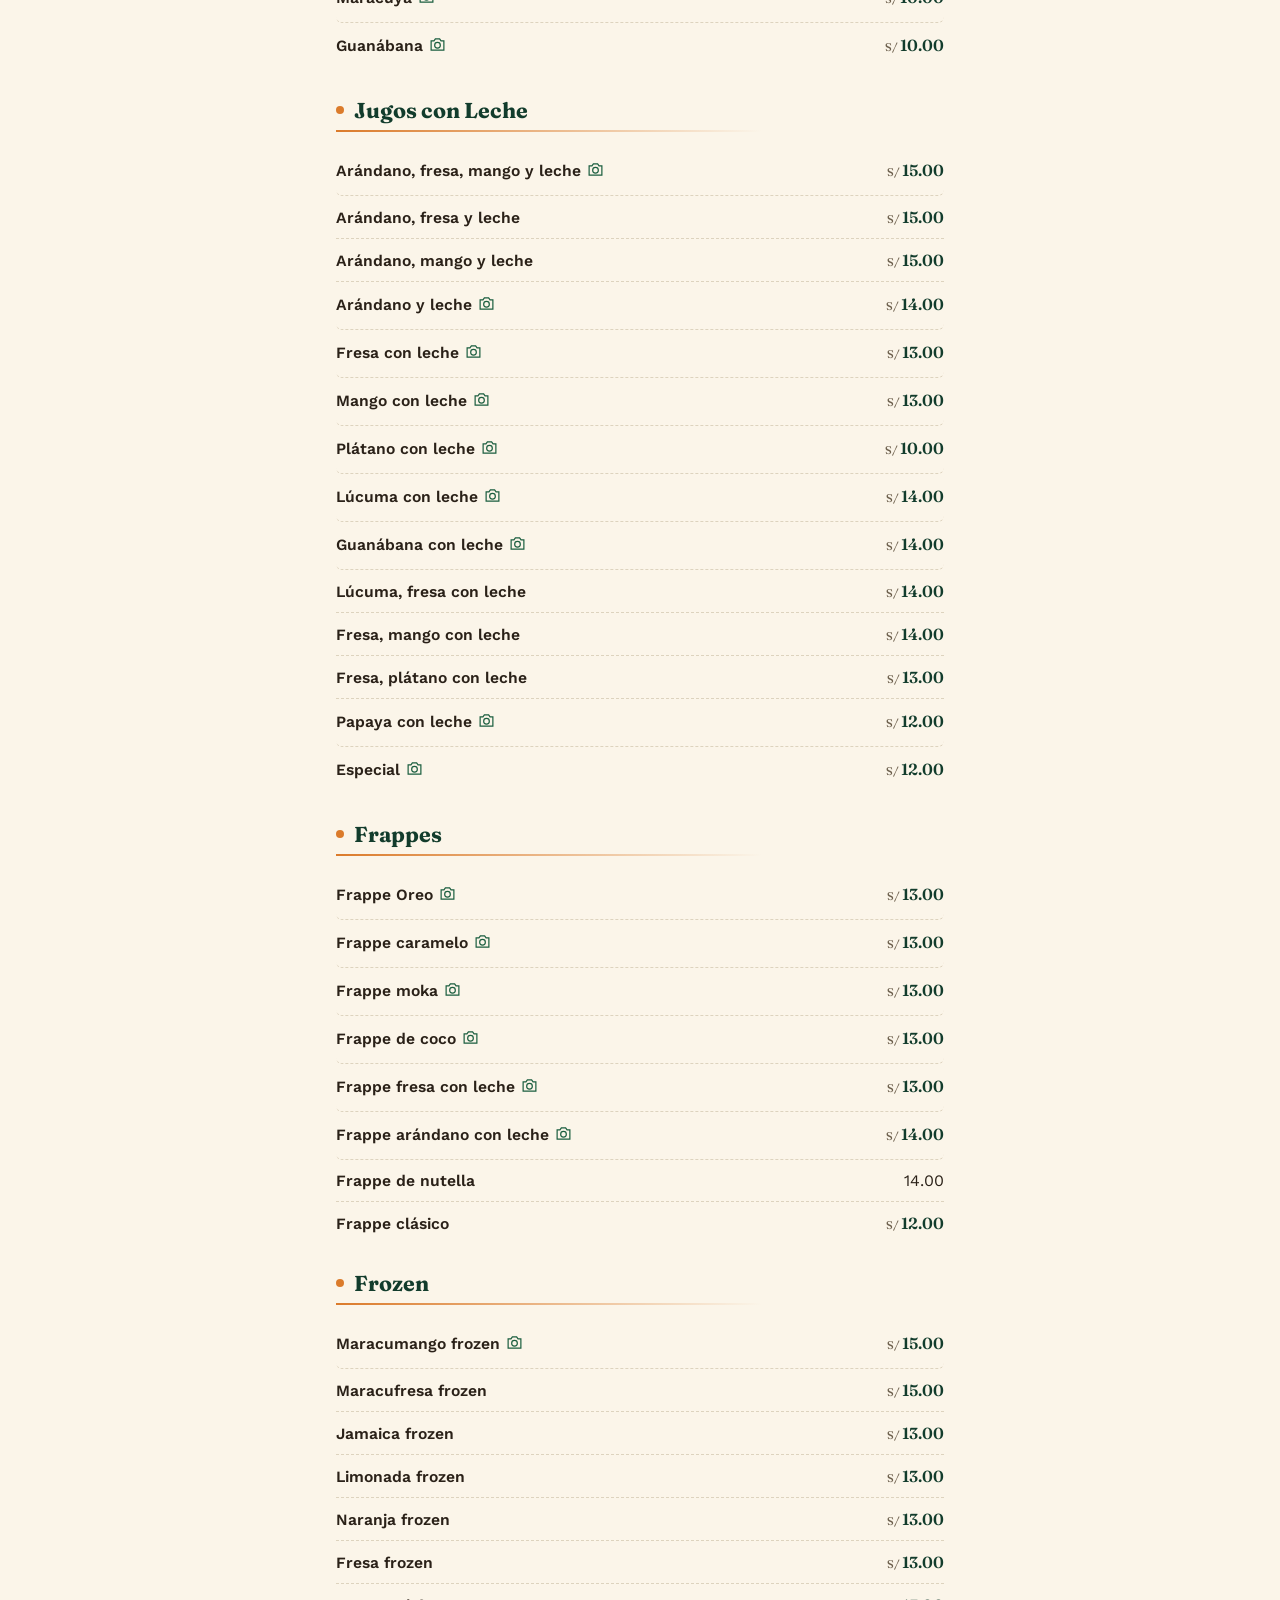
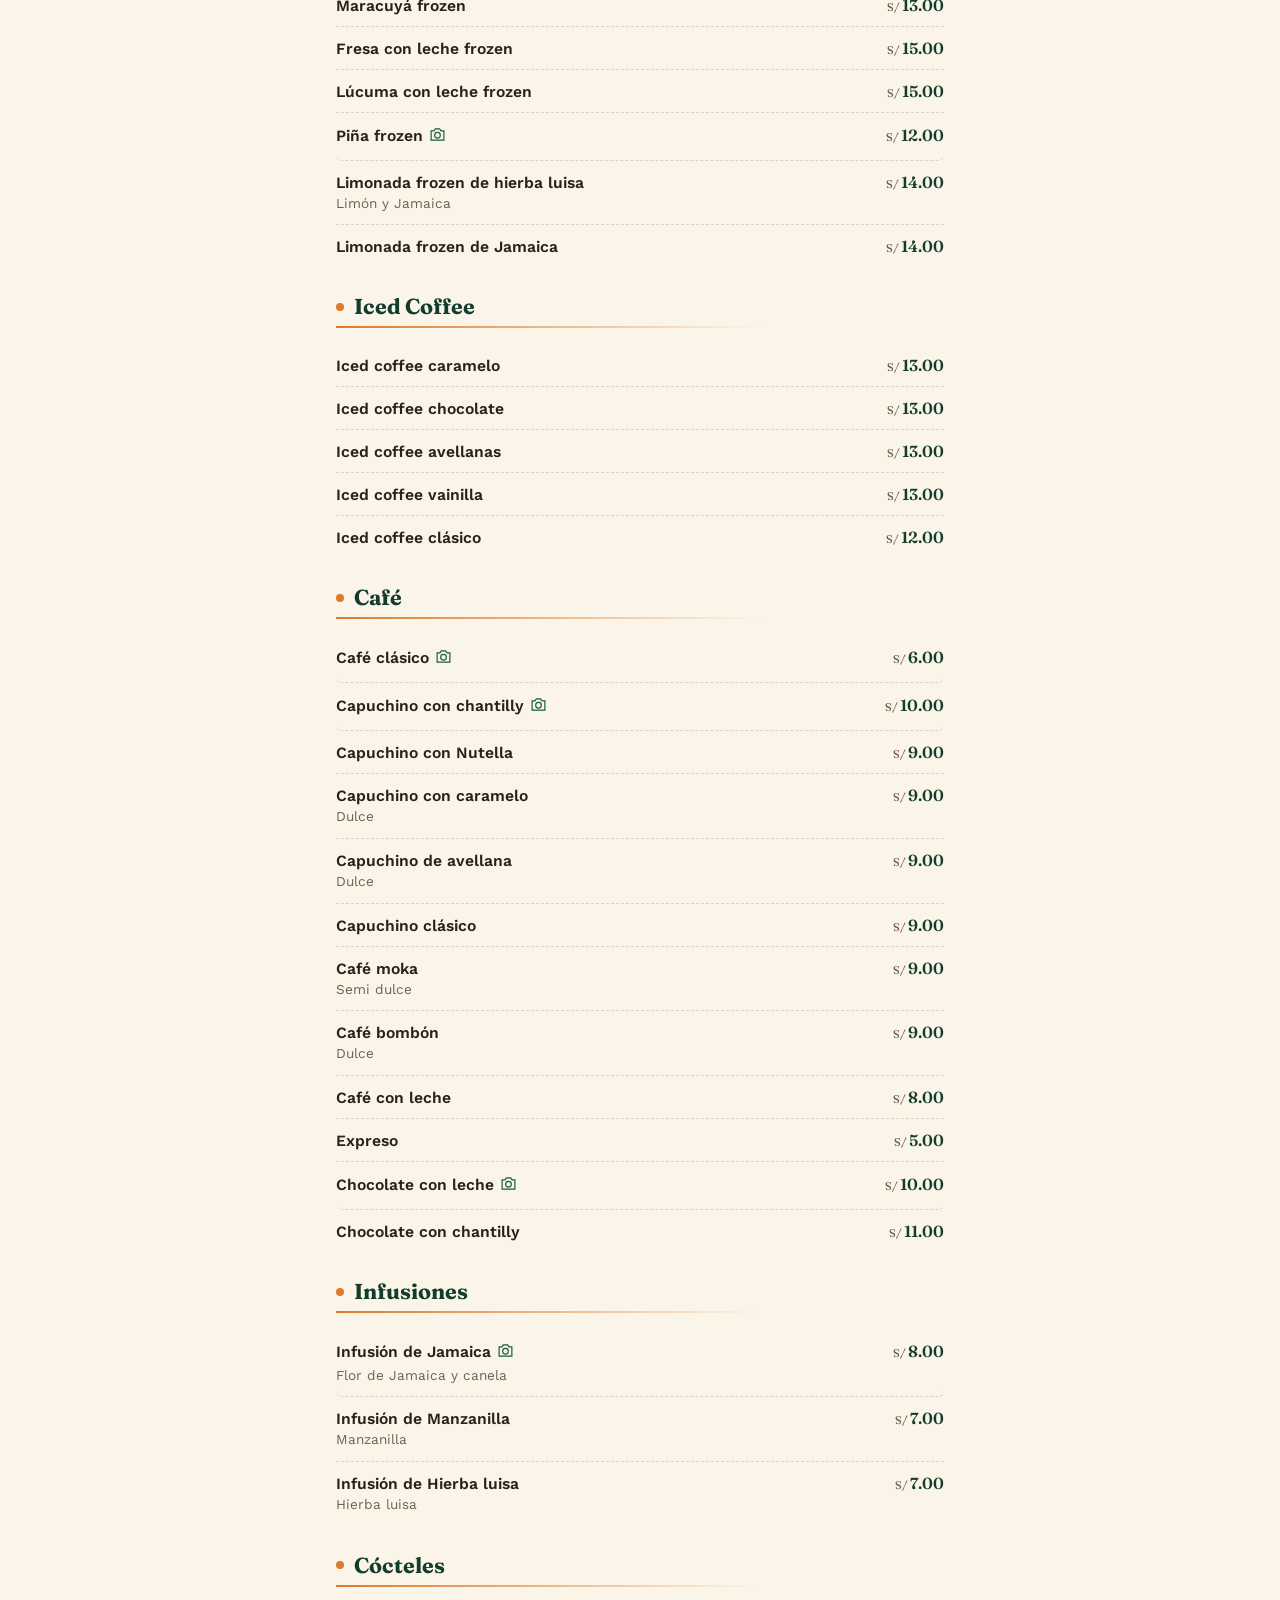
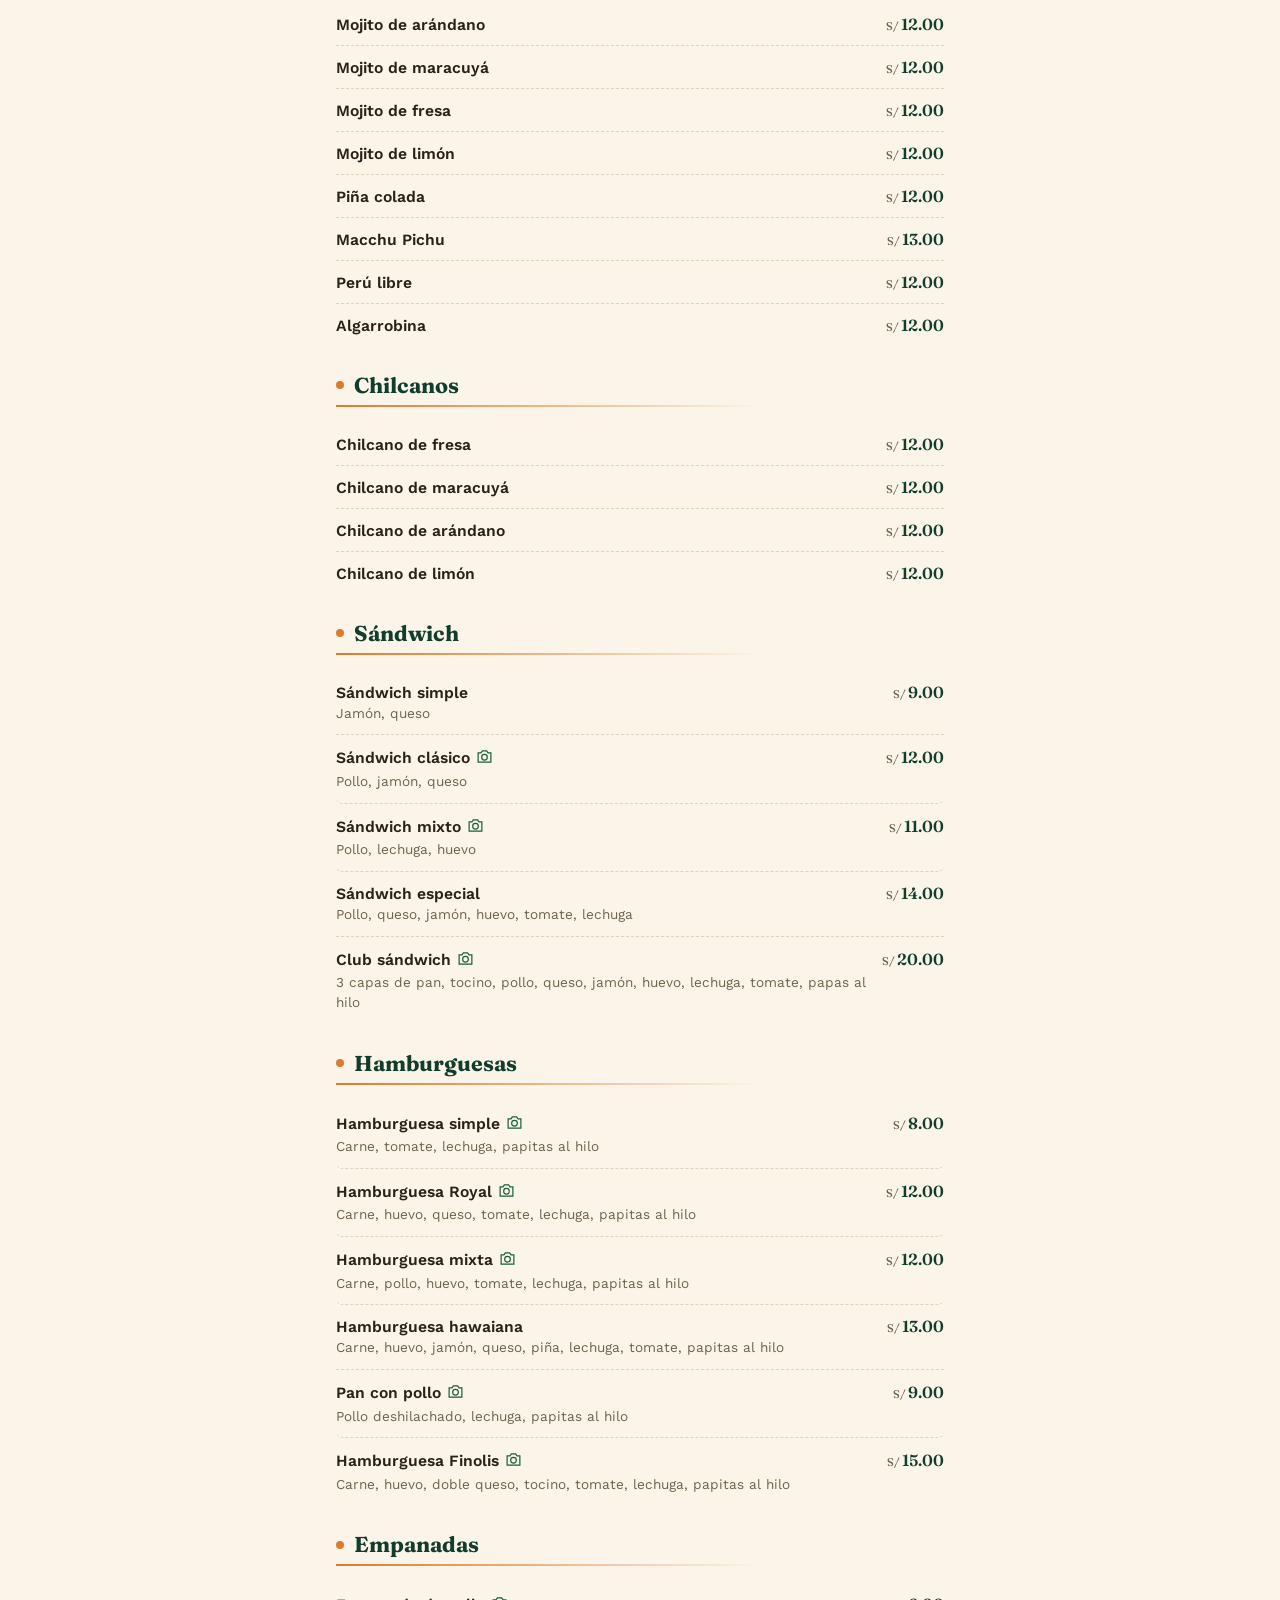
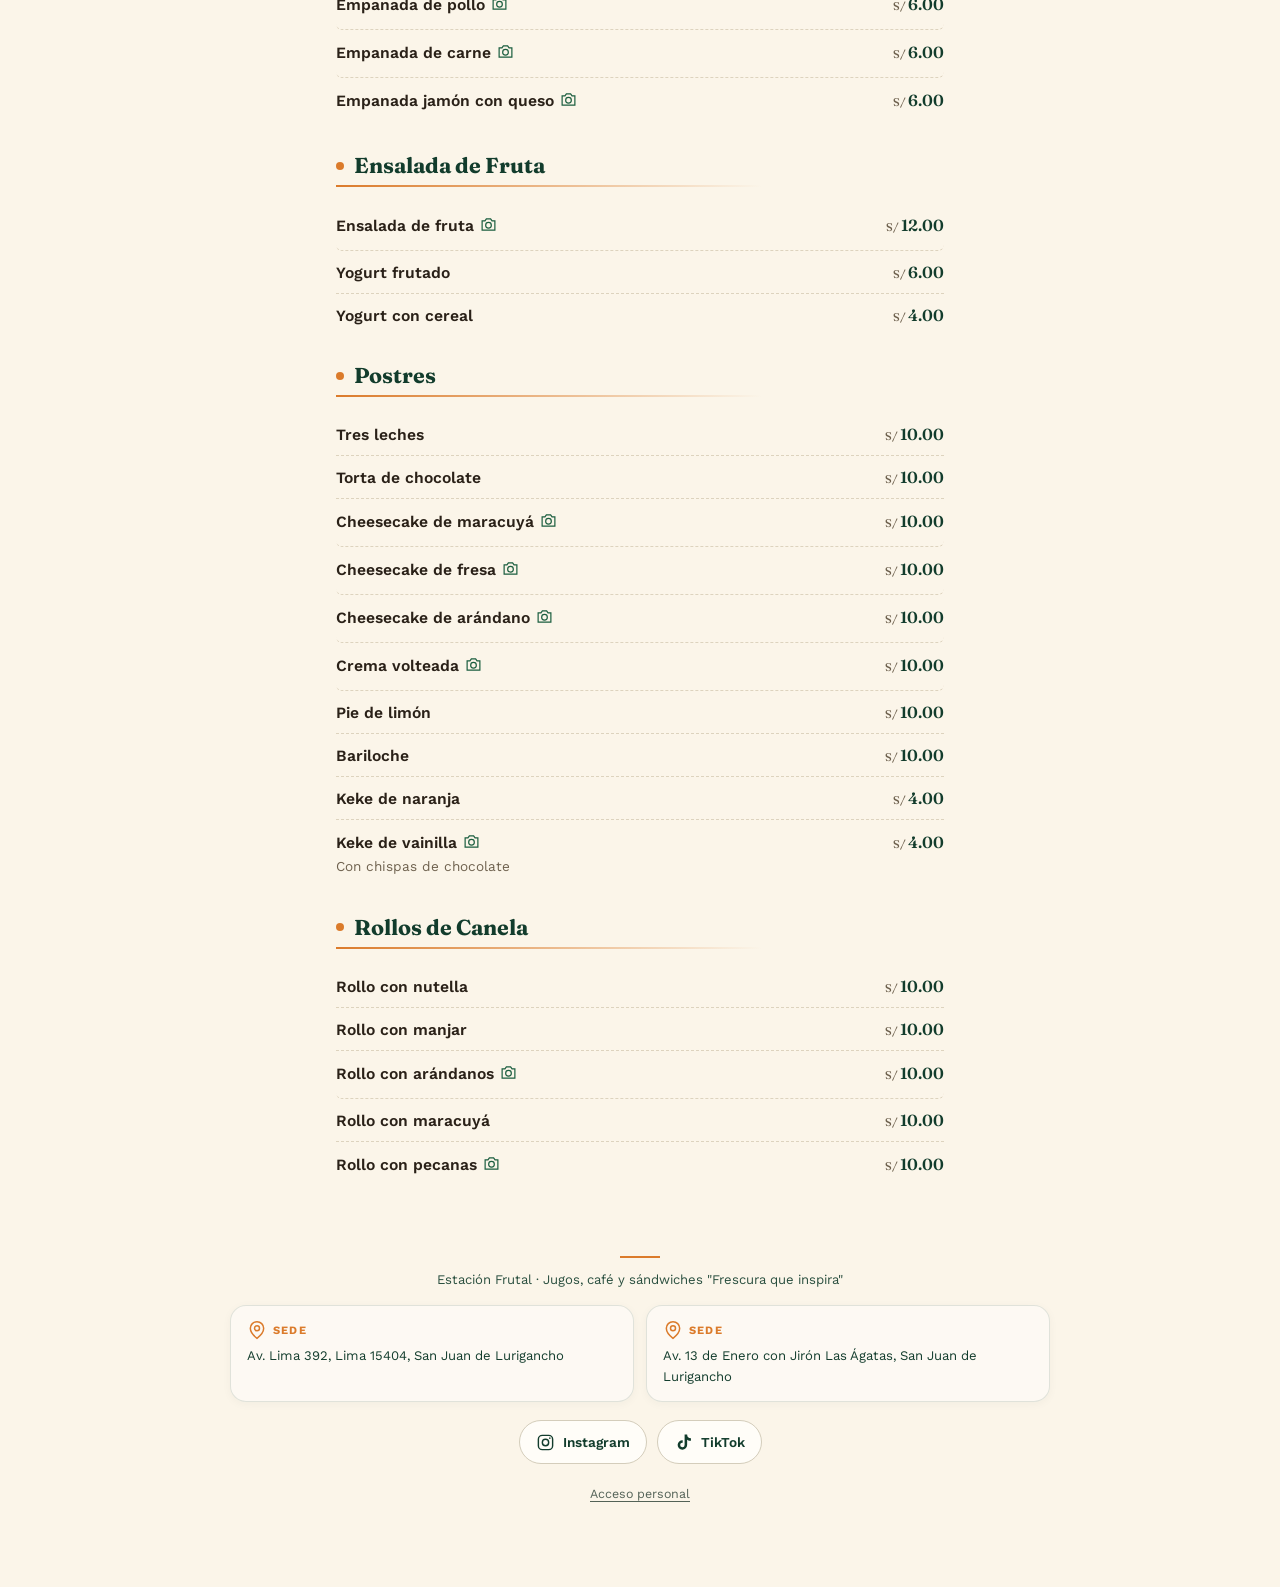
==== commit f5facb39: "Todos mis cambios" ====
--- a/index.html
+++ b/index.html
@@ -8,6 +8,7 @@
 <link rel="preconnect" href="https://fonts.gstatic.com" crossorigin>
 <link href="https://fonts.googleapis.com/css2?family=Fraunces:ital,opsz,wght@0,9..144,400;0,9..144,600;0,9..144,700;1,9..144,500&family=Work+Sans:wght@400;500;600;700&display=swap" rel="stylesheet">
 <link rel="stylesheet" href="menu.css">
+<link rel="stylesheet" href="pedidos.css">
 </head>
 <body>
 
@@ -724,6 +725,7 @@
       <span>TikTok</span>
     </a>
   </nav>
+  <a class="staff-access" href="panel.html">Acceso personal</a>
 </footer>
 
 <dialog class="product-sheet" id="productSheet" aria-labelledby="previewName" aria-describedby="previewDescription previewNote">
@@ -739,6 +741,7 @@
   </div>
 </dialog>
 <script src="menu.js" defer></script>
+<script src="pedidos.js" defer></script>
 
 </body>
 </html>
--- a/pedidos.css
+++ b/pedidos.css
@@ -0,0 +1,6 @@
+.order-fab{position:fixed;z-index:80;right:18px;bottom:18px;border:0;border-radius:999px;padding:13px 20px;background:var(--orange);color:#fff;font:700 1rem 'Work Sans',sans-serif;box-shadow:0 6px 22px #1b352c4d;cursor:pointer;display:flex;align-items:center;gap:9px;min-height:50px}
+.order-fab:hover{background:#bd6320}.order-fab:focus-visible,.order-add:focus-visible,.order-submit:focus-visible{outline:3px solid #123c2c;outline-offset:3px}.order-fab>span:first-child{font-size:1.25rem}.order-count{display:inline-grid;place-items:center;min-width:22px;height:22px;border-radius:50%;background:#fff;color:var(--green-deep);font-size:.8rem}.order-dialog{width:min(94vw,540px);max-height:min(88vh,780px);border:0;border-radius:22px;padding:0;background:var(--paper);color:var(--ink);box-shadow:0 18px 70px #10291e66}.order-dialog::backdrop{background:#10291eb3;backdrop-filter:blur(3px)}.order-head{display:flex;align-items:center;justify-content:space-between;padding:23px 24px 14px;border-bottom:1px solid #e9dfcd}.order-kicker{font-size:.68rem;letter-spacing:.15em;color:var(--green);font-weight:700}.order-head h2{font-family:Fraunces,serif;font-size:1.6rem}.order-close{border:0;background:var(--cream-2);border-radius:50%;width:40px;height:40px;font-size:1.6rem;cursor:pointer;color:var(--ink)}#orderContent{padding:18px 24px 24px;max-height:calc(88vh - 100px);overflow:auto}.order-empty,.order-info{color:#6e614e;line-height:1.5}.order-lines{display:grid;gap:14px}.order-line{padding:12px 0;border-bottom:1px solid #eee4d3}.order-line-title{display:flex;justify-content:space-between;gap:12px;align-items:start}.order-line-title strong{font-size:.96rem}.order-line-controls{display:flex;align-items:center;gap:10px;margin:10px 0}.order-line-controls button{border:1px solid #d7cbb6;border-radius:8px;min-width:34px;height:32px;background:#fff;font-size:1.15rem;cursor:pointer}.order-line-controls .order-remove{margin-left:auto;border:0;font-size:.82rem;color:#8c3b29}.order-line input{width:100%;border:1px solid #d7cbb6;border-radius:8px;padding:9px;font:inherit;font-size:.86rem}.order-total{display:flex;justify-content:space-between;padding:18px 0;font-size:1.1rem}.order-info{font-size:.86rem;margin-bottom:14px}.order-submit{width:100%;border:0;border-radius:12px;background:var(--green);color:#fff;padding:14px;font:700 1rem 'Work Sans',sans-serif;cursor:pointer}.order-submit:disabled{opacity:.65}.order-success{text-align:center;padding:15px 0}.order-success>span{display:inline-grid;place-items:center;width:48px;height:48px;background:#dceee2;color:var(--green);border-radius:50%;font-size:1.6rem}.order-success h3{font-family:Fraunces,serif;font-size:1.5rem;margin:12px 0}.order-code{display:block;font-size:3rem;letter-spacing:.2em;color:var(--green-deep);margin:8px 0}.order-expiry,.order-success p{color:#6e614e;margin:10px 0 18px}.order-error{color:#9c3026;margin-bottom:12px}.order-add{border:1px solid #b5cbbb;border-radius:8px;padding:7px 10px;background:#eff6ef;color:var(--green-deep);font:600 .8rem 'Work Sans',sans-serif;cursor:pointer;white-space:nowrap;margin-left:10px}.order-add:hover{background:#dceee2}.order-add:disabled{opacity:.55;cursor:not-allowed}.item{gap:8px}.item .order-add{align-self:center}@media(max-width:420px){.order-fab{right:12px;bottom:12px}.order-head{padding:18px 18px 12px}#orderContent{padding:14px 18px 20px}}
+.staff-access{display:block;width:max-content;margin:22px auto 0;color:#536257;font-size:.78rem;text-decoration:underline;text-underline-offset:3px}.staff-access:focus-visible{outline:2px solid var(--green);outline-offset:3px}
+.order-copy{width:100%;margin:0 0 9px;border:1px solid #b5cbbb;border-radius:12px;background:#eff6ef;color:var(--green-deep);padding:12px;font:600 .95rem 'Work Sans',sans-serif;cursor:pointer}.order-copy:focus-visible{outline:3px solid var(--green);outline-offset:3px}
+.order-photo{border:0;background:transparent;color:#5b6f5c;text-decoration:underline;text-underline-offset:2px;padding:3px 0;font:500 .76rem 'Work Sans',sans-serif;cursor:pointer}.order-photo:focus-visible{outline:2px solid var(--green);outline-offset:2px;border-radius:3px}
+.order-track{width:100%;margin:0 0 10px;border:0;background:transparent;color:var(--green);padding:8px;font:600 .88rem 'Work Sans',sans-serif;text-decoration:underline;cursor:pointer}.order-track-status{min-height:1.25rem;color:var(--green-deep);font-size:.9rem;margin-bottom:12px}
